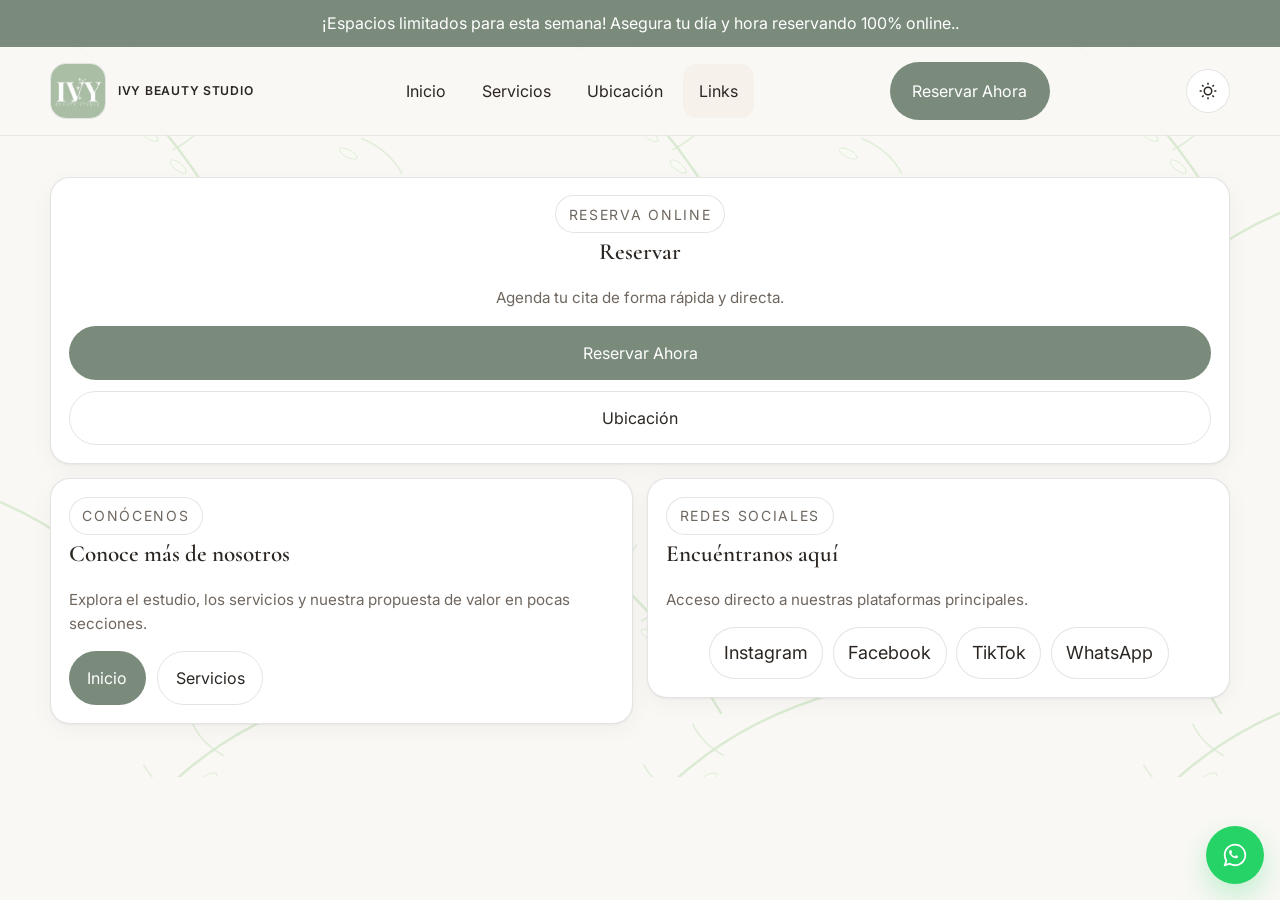
==== links.html @ 99d3a9a3 "Erre" ====
<!DOCTYPE html>
<html lang="es">
<head>
  <meta charset="UTF-8" />
  <meta name="viewport" content="width=device-width, initial-scale=1.0" />
  <title>Links | Ivy Beauty Studio</title>
  <meta name="description" content="Accesos rápidos para reservar, ver ubicación y conocer más de Ivy Beauty Studio." />
  <meta name="theme-color" content="#7A8B7B" />
  <link rel="icon" type="image/png" href="./imglogoPrincipal.png" />
  <link rel="apple-touch-icon" href="./imglogoPrincipal.png" />
  <link rel="preconnect" href="https://fonts.googleapis.com" />
  <link rel="preconnect" href="https://fonts.gstatic.com" crossorigin />
  <link href="https://fonts.googleapis.com/css2?family=Cormorant+Garamond:wght@500;600;700&family=Inter:wght@400;500;600;700&display=swap" rel="stylesheet" />
  <link rel="stylesheet" href="./css/styles.css" />
  <style>
    .links-compact {
      padding: 1.75rem 0 2.5rem;
    }
    .links-compact .page-hero {
      padding: 1rem 0 1.2rem;
    }
    .links-compact .page-hero h1 {
      font-size: clamp(2rem, 1.7rem + 1vw, 2.8rem);
      margin: .65rem 0 .55rem;
    }
    .links-compact .page-hero p {
      max-width: 52ch;
      font-size: .98rem;
    }
    .links-compact .section-tight {
      padding: .8rem 0;
    }
    .links-grid {
      display: grid;
      gap: .9rem;
    }
    .links-grid .social-card,
    .links-grid .cta-panel {
      padding: 1.1rem;
    }
    .links-grid .social-card h3,
    .links-grid .section-title {
      font-size: 1.45rem;
      margin-bottom: .45rem;
    }
    .links-grid .social-card p,
    .links-grid .section-intro {
      font-size: .95rem;
      line-height: 1.55;
    }
    .links-grid .stack-actions {
      margin-top: 1rem;
      gap: .7rem;
    }
    .links-grid .btn {
      min-height: 44px;
      padding: .8rem 1.1rem;
    }
    .links-primary {
      text-align: center;
    }
    .links-primary .btn {
      width: 100%;
      justify-content: center;
      font-size: 1rem;
    }
    .links-social-wrap {
      display: grid;
      gap: .75rem;
    }
    .links-social-wrap .social-links {
      justify-content: center;
      gap: .6rem;
    }
    .links-social-wrap .social-links a {
      padding: .65rem .9rem;
    }
    .links-footer {
      display: none;
    }
    @media (min-width: 860px) {
      .links-grid {
        grid-template-columns: 1fr 1fr;
        align-items: start;
      }
      .links-primary {
        grid-column: 1 / -1;
      }
      .links-about {
        grid-column: 1 / 2;
      }
      .links-social-block {
        grid-column: 2 / 3;
      }
    }
  </style>
</head>
<body>
  <a class="skip-link" href="#contenido">Saltar al contenido</a>

  <div class="site-shell">
    <div class="topbar">¡Espacios limitados para esta semana! Asegura tu día y hora reservando 100% online..</div>

    <header class="site-header">
      <div class="container header-inner">
        <a class="brand brand-shared" href="index.html" aria-label="Ivy Beauty Studio, inicio">
          <span class="brand-mark" aria-hidden="true">
            <img src="./img/logoPrincipal.png" alt="" width="40" height="40" />
          </span>
          <span class="brand-name">Ivy Beauty Studio</span>
        </a>

        <div class="header-mobile-actions">
          <button class="theme-toggle mobile-theme" type="button" data-theme-toggle aria-label="Cambiar modo"></button>
          <button class="nav-toggle" type="button" data-nav-toggle aria-expanded="false" aria-label="Abrir menú">
            <svg width="20" height="20" viewBox="0 0 24 24" fill="none" stroke="currentColor" stroke-width="1.8" aria-hidden="true">
              <path d="M4 7h16M4 12h16M4 17h16" />
            </svg>
          </button>
        </div>

        <div class="header-mobile-cta">
          <a class="btn btn-primary mobile-cta" href="https://ivybeautystudio.setmore.com" target="_blank" rel="noopener noreferrer">Reservar Ahora</a>
        </div>

        <nav class="mobile-nav-panel" aria-label="Principal móvil">
          <ul>
            <li><a href="index.html">Inicio</a></li>
            <li><a href="servicios.html">Servicios</a></li>
            <li><a href="ubicacion.html">Ubicación</a></li>
            <li><a href="links.html" aria-current="page">Links</a></li>
          </ul>
        </nav>

        <div class="desktop-cluster">
          <a class="brand desktop-brand" href="index.html" aria-label="Ivy Beauty Studio, inicio">
            <span class="brand-mark" aria-hidden="true">
              <img src="./img/logoPrincipal.png" alt="" width="40" height="40" />
            </span>
            <span class="brand-name">Ivy Beauty Studio</span>
          </a>

          <nav class="desktop-nav" aria-label="Principal escritorio">
            <ul>
              <li><a href="index.html">Inicio</a></li>
              <li><a href="servicios.html">Servicios</a></li>
              <li><a href="ubicacion.html">Ubicación</a></li>
              <li><a href="links.html" aria-current="page">Links</a></li>
            </ul>
          </nav>

          <a class="btn btn-primary desktop-cta" href="https://ivybeautystudio.setmore.com" target="_blank" rel="noopener noreferrer">Reservar Ahora</a>
          <button class="theme-toggle desktop-theme" type="button" data-theme-toggle aria-label="Cambiar modo"></button>
        </div>
      </div>
    </header>

    <main id="contenido" class="links-compact">
       

      <section class="section-tight">
        <div class="container links-grid">
          <article class="social-card reveal links-primary">
            <span class="eyebrow">Reserva online</span>
            <h3>Reservar</h3>
            <p>Agenda tu cita de forma rápida y directa.</p>
            <div class="stack-actions">
              <a class="btn btn-primary" href="https://ivybeautystudio.setmore.com" target="_blank" rel="noopener noreferrer">Reservar Ahora</a>
              <a class="btn btn-secondary" href="https://www.google.com/maps/search/?api=1&query=XP6V%2BF68%20Gu%C3%A1cima%2C%20Alajuela%2C%20Costa%20Rica">Ubicación</a>
            </div>
          </article>

          <article class="social-card reveal links-about">
            <span class="eyebrow">Conócenos</span>
            <h3>Conoce más de nosotros</h3>
            <p>Explora el estudio, los servicios y nuestra propuesta de valor en pocas secciones.</p>
            <div class="stack-actions">
              <a class="btn btn-primary" href="index.html">Inicio</a>
              <a class="btn btn-secondary" href="servicios.html">Servicios</a>
            </div>
          </article>

          <article class="social-card reveal links-social-block">
            <span class="eyebrow">Redes sociales</span>
            <h3>Encuéntranos aquí</h3>
            <p>Acceso directo a nuestras plataformas principales.</p>
            <div class="links-social-wrap">
              <div class="social-links">
                <a href="https://www.instagram.com/ivybeautystudio.cr" target="_blank" rel="noopener noreferrer">Instagram</a>
                <a href="https://www.facebook.com/" target="_blank" rel="noopener noreferrer">Facebook</a>
                <a href="https://www.tiktok.com/" target="_blank" rel="noopener noreferrer">TikTok</a>
                <a href="https://wa.me/?text=Hola%20Ivy%20Beauty%20Studio,%20quiero%20más%20información." target="_blank" rel="noopener noreferrer">WhatsApp</a>
              </div>
            </div>
          </article>
        </div>
      </section>
    </main>

    <footer class="footer links-footer">
      <div class="container" style="padding-top: 1rem;">
        <small>© 2026 Ivy Beauty Studio. Todos los derechos reservados.</small>
      </div>
    </footer>

    <a class="whatsapp-float" href="https://wa.me/?text=Hola%20Ivy%20Beauty%20Studio,%20quiero%20más%20información." target="_blank" rel="noopener noreferrer" aria-label="Abrir WhatsApp">
      <svg width="28" height="28" viewBox="0 0 32 32" fill="currentColor" aria-hidden="true">
        <path d="M19.11 17.2c-.26-.13-1.5-.74-1.73-.82-.23-.09-.4-.13-.57.13-.17.26-.65.82-.8.99-.15.17-.3.19-.56.06-.26-.13-1.09-.4-2.08-1.28-.77-.68-1.29-1.52-1.44-1.78-.15-.26-.02-.4.11-.53.12-.12.26-.3.39-.45.13-.15.17-.26.26-.43.09-.17.04-.32-.02-.45-.06-.13-.57-1.37-.78-1.88-.21-.5-.42-.43-.57-.44h-.49c-.17 0-.45.06-.68.32-.23.26-.88.86-.88 2.09s.9 2.43 1.02 2.6c.13.17 1.77 2.7 4.29 3.79.6.26 1.07.42 1.43.54.6.19 1.15.16 1.58.1.48-.07 1.5-.61 1.71-1.2.21-.59.21-1.1.15-1.2-.07-.1-.24-.16-.5-.29Z"></path>
        <path d="M16.02 3.2c-7.07 0-12.8 5.71-12.8 12.76 0 2.26.6 4.47 1.73 6.41L3 29l6.83-1.79a12.8 12.8 0 0 0 6.19 1.58h.01c7.06 0 12.79-5.72 12.79-12.77 0-3.41-1.33-6.61-3.75-9.01A12.73 12.73 0 0 0 16.02 3.2Zm0 23.45h-.01a10.67 10.67 0 0 1-5.44-1.49l-.39-.23-4.05 1.06 1.08-3.95-.25-.4a10.58 10.58 0 0 1-1.63-5.68c0-5.9 4.81-10.7 10.72-10.7 2.86 0 5.55 1.11 7.57 3.12a10.64 10.64 0 0 1 3.14 7.58c0 5.91-4.81 10.71-10.74 10.71Z"></path>
      </svg>
    </a>
  </div>

  <script defer src="./js/main.js"></script>
</body>
</html>
---- css/styles.css ----
/* Art direction: editorial beauty studio → arquitectónico, sobrio y cálido
   Palette: warm neutral + sage accent
   Typography: Cormorant Garamond + Inter
   Density: spacious */
:root,
[data-theme="light"] {
  --color-bg:#faf8f5;
  --color-surface:#ffffff;
  --color-surface-2:#f6f1eb;
  --color-surface-3:#efe7de;
  --color-text:#2b2622;
  --color-text-muted:#6f675f;
  --color-text-faint:#9d948b;
  --color-border:rgba(43,38,34,.12);
  --color-divider:rgba(43,38,34,.08);
  --color-primary:#7a8b7b;
  --color-primary-deep:#667666;
  --color-secondary:#e6d5c3;
  --color-inverse:#fdfbf8;
  --shadow-sm:0 1px 2px rgba(34,28,24,.05),0 6px 24px rgba(34,28,24,.04);
  --shadow-md:0 4px 16px rgba(34,28,24,.06),0 20px 44px rgba(34,28,24,.08);
  --radius-sm:.5rem;
  --radius-md:.9rem;
  --radius-lg:1.25rem;
  --radius-xl:1.75rem;
  --space-1:.25rem; --space-2:.5rem; --space-3:.75rem; --space-4:1rem; --space-5:1.25rem; --space-6:1.5rem; --space-8:2rem; --space-10:2.5rem; --space-12:3rem; --space-16:4rem; --space-20:5rem;
  --text-xs:clamp(.75rem,.72rem + .2vw,.875rem);
  --text-sm:clamp(.875rem,.84rem + .2vw,1rem);
  --text-base:clamp(1rem,.97rem + .2vw,1.125rem);
  --text-lg:clamp(1.125rem,1.02rem + .5vw,1.5rem);
  --text-xl:clamp(1.6rem,1.25rem + 1vw,2.25rem);
  --text-2xl:clamp(2.3rem,1.8rem + 2vw,4rem);
  --font-display:'Cormorant Garamond', Georgia, serif;
  --font-body:'Inter', Arial, sans-serif;
  --content:1180px;
}
[data-theme="dark"] {
  --color-bg:#171513;
  --color-surface:#1d1a18;
  --color-surface-2:#24211e;
  --color-surface-3:#2b2723;
  --color-text:#efe7df;
  --color-text-muted:#c0b6ac;
  --color-text-faint:#93897f;
  --color-border:rgba(239,231,223,.12);
  --color-divider:rgba(239,231,223,.08);
  --color-primary:#98aa99;
  --color-primary-deep:#b1c0b2;
  --color-secondary:#5b4f43;
  --color-inverse:#161311;
  --shadow-sm:0 1px 2px rgba(0,0,0,.22),0 8px 24px rgba(0,0,0,.14);
  --shadow-md:0 4px 16px rgba(0,0,0,.28),0 22px 50px rgba(0,0,0,.2);
}
*,:before,:after{box-sizing:border-box}
html{-webkit-text-size-adjust:none;text-size-adjust:none;scroll-behavior:smooth}
body{margin:0;min-height:100dvh;font-family:var(--font-body);font-size:var(--text-base);line-height:1.65;background:var(--color-bg);color:var(--color-text);text-rendering:optimizeLegibility}
a{color:inherit;text-decoration:none}
img,svg,iframe{max-width:100%;display:block}
button,input,textarea,select{font:inherit}
button{cursor:pointer;border:0;background:none}
:focus-visible{outline:2px solid var(--color-primary);outline-offset:3px}
.skip-link{position:absolute;left:var(--space-4);top:-60px;background:var(--color-text);color:var(--color-inverse);padding:.75rem 1rem;border-radius:999px;z-index:1000}.skip-link:focus{top:var(--space-4)}
.site-shell{position:relative;overflow:hidden;isolation:isolate}
.site-shell::before,.site-shell::after{content:"";position:absolute;inset:0;pointer-events:none;z-index:0;background-repeat:repeat;background-size:560px 560px;opacity:.32;filter:saturate(.96) contrast(1.02)}
.site-shell::before{background-image:url("data:image/svg+xml,%3Csvg xmlns='http://www.w3.org/2000/svg' viewBox='0 0 560 560' fill='none'%3E%3Cg stroke='%23B9D8B1' stroke-linecap='round' stroke-linejoin='round'%3E%3Cpath d='M66 475c34-58 83-123 145-174 45-37 99-67 176-88' stroke-width='2.6' opacity='.88'/%3E%3Cpath d='M120 414c-20-10-35-24-47-43' stroke-width='1.7' opacity='.68'/%3E%3Cpath d='M155 382c-18-11-32-28-41-48' stroke-width='1.7' opacity='.7'/%3E%3Cpath d='M202 334c-18-9-32-21-41-37' stroke-width='1.7' opacity='.66'/%3E%3Cpath d='M250 286c-16-9-27-20-34-35' stroke-width='1.7' opacity='.68'/%3E%3Cpath d='M96 447c7-8 16-12 26-12' stroke-width='1.5' opacity='.54'/%3E%3Cpath d='M405 155c20 8 35 21 45 39' stroke-width='1.7' opacity='.68'/%3E%3Cpath d='M357 193c19 10 33 24 41 43' stroke-width='1.7' opacity='.7'/%3E%3Cpath d='M310 232c17 9 29 21 36 36' stroke-width='1.7' opacity='.66'/%3E%3Cellipse cx='114' cy='433' rx='11' ry='4.2' transform='rotate(-38 114 433)' fill='%23E4F0DD' opacity='.76'/%3E%3Cellipse cx='146' cy='398' rx='11' ry='4.2' transform='rotate(-34 146 398)' fill='%23E4F0DD' opacity='.74'/%3E%3Cellipse cx='187' cy='356' rx='11' ry='4.2' transform='rotate(-30 187 356)' fill='%23E4F0DD' opacity='.72'/%3E%3Cellipse cx='233' cy='312' rx='11' ry='4.2' transform='rotate(-28 233 312)' fill='%23E4F0DD' opacity='.72'/%3E%3Cellipse cx='390' cy='172' rx='11' ry='4.2' transform='rotate(28 390 172)' fill='%23E4F0DD' opacity='.74'/%3E%3Cellipse cx='342' cy='211' rx='11' ry='4.2' transform='rotate(32 342 211)' fill='%23E4F0DD' opacity='.72'/%3E%3Cellipse cx='296' cy='249' rx='11' ry='4.2' transform='rotate(36 296 249)' fill='%23E4F0DD' opacity='.72'/%3E%3Cellipse cx='441' cy='142' rx='8' ry='3.4' transform='rotate(18 441 142)' fill='%23D5E8CE' opacity='.62'/%3E%3Cellipse cx='269' cy='283' rx='8' ry='3.4' transform='rotate(-12 269 283)' fill='%23D5E8CE' opacity='.62'/%3E%3C/g%3E%3C/svg%3E");background-position:0 0}
.site-shell::after{background-image:url("data:image/svg+xml,%3Csvg xmlns='http://www.w3.org/2000/svg' viewBox='0 0 560 560' fill='none'%3E%3Cg stroke='%23B9D8B1' stroke-linecap='round' stroke-linejoin='round'%3E%3Cpath d='M494 485c-34-58-83-123-145-174-45-37-99-67-176-88' stroke-width='2.6' opacity='.88'/%3E%3Cpath d='M440 414c20-10 35-24 47-43' stroke-width='1.7' opacity='.68'/%3E%3Cpath d='M405 382c18-11 32-28 41-48' stroke-width='1.7' opacity='.7'/%3E%3Cpath d='M358 334c18-9 32-21 41-37' stroke-width='1.7' opacity='.66'/%3E%3Cpath d='M310 286c16-9 27-20 34-35' stroke-width='1.7' opacity='.68'/%3E%3Cpath d='M464 447c-7-8-16-12-26-12' stroke-width='1.5' opacity='.54'/%3E%3Cpath d='M155 155c-20 8-35 21-45 39' stroke-width='1.7' opacity='.68'/%3E%3Cpath d='M203 193c-19 10-33 24-41 43' stroke-width='1.7' opacity='.7'/%3E%3Cpath d='M250 232c-17 9-29 21-36 36' stroke-width='1.7' opacity='.66'/%3E%3Cellipse cx='446' cy='433' rx='11' ry='4.2' transform='rotate(38 446 433)' fill='%23E4F0DD' opacity='.76'/%3E%3Cellipse cx='414' cy='398' rx='11' ry='4.2' transform='rotate(34 414 398)' fill='%23E4F0DD' opacity='.74'/%3E%3Cellipse cx='373' cy='356' rx='11' ry='4.2' transform='rotate(30 373 356)' fill='%23E4F0DD' opacity='.72'/%3E%3Cellipse cx='327' cy='312' rx='11' ry='4.2' transform='rotate(28 327 312)' fill='%23E4F0DD' opacity='.72'/%3E%3Cellipse cx='170' cy='172' rx='11' ry='4.2' transform='rotate(-28 170 172)' fill='%23E4F0DD' opacity='.74'/%3E%3Cellipse cx='218' cy='211' rx='11' ry='4.2' transform='rotate(-32 218 211)' fill='%23E4F0DD' opacity='.72'/%3E%3Cellipse cx='264' cy='249' rx='11' ry='4.2' transform='rotate(-36 264 249)' fill='%23E4F0DD' opacity='.72'/%3E%3Cellipse cx='119' cy='142' rx='8' ry='3.4' transform='rotate(-18 119 142)' fill='%23D5E8CE' opacity='.62'/%3E%3Cellipse cx='291' cy='283' rx='8' ry='3.4' transform='rotate(12 291 283)' fill='%23D5E8CE' opacity='.62'/%3E%3C/g%3E%3C/svg%3E");background-position:280px 280px}
.site-shell::before,[data-theme="light"] .site-shell::after,[data-theme="light"] .site-shell::before{opacity:.38;filter:saturate(1.12) brightness(1.05) contrast(1.03)}

[data-theme="light"] .site-shell::before,[data-theme="light"] .site-shell::after{background-size:500px 500px}

[data-theme="light"] .site-shell::before{background-image:url("data:image/svg+xml,%3Csvg xmlns='http://www.w3.org/2000/svg' viewBox='0 0 560 560' fill='none'%3E%3Cg stroke='%239CC792' stroke-linecap='round' stroke-linejoin='round'%3E%3Cpath d='M66 475c34-58 83-123 145-174 45-37 99-67 176-88' stroke-width='2.8' opacity='.92'/%3E%3Cpath d='M120 414c-20-10-35-24-47-43' stroke-width='1.8' opacity='.76'/%3E%3Cpath d='M155 382c-18-11-32-28-41-48' stroke-width='1.8' opacity='.78'/%3E%3Cpath d='M202 334c-18-9-32-21-41-37' stroke-width='1.8' opacity='.72'/%3E%3Cpath d='M250 286c-16-9-27-20-34-35' stroke-width='1.8' opacity='.74'/%3E%3Cpath d='M405 155c20 8 35 21 45 39' stroke-width='1.8' opacity='.74'/%3E%3Cellipse cx='114' cy='433' rx='11' ry='4.2' transform='rotate(-38 114 433)' fill='%23EAF5E3' opacity='.88'/%3E%3Cellipse cx='146' cy='398' rx='11' ry='4.2' transform='rotate(-34 146 398)' fill='%23EAF5E3' opacity='.86'/%3E%3Cellipse cx='187' cy='356' rx='11' ry='4.2' transform='rotate(-30 187 356)' fill='%23EAF5E3' opacity='.84'/%3E%3Cellipse cx='233' cy='312' rx='11' ry='4.2' transform='rotate(-28 233 312)' fill='%23EAF5E3' opacity='.84'/%3E%3Cellipse cx='390' cy='172' rx='11' ry='4.2' transform='rotate(28 390 172)' fill='%23EAF5E3' opacity='.86'/%3E%3C/g%3E%3C/svg%3E");background-position:0 0}

[data-theme="light"] .site-shell::after{background-image:url("data:image/svg+xml,%3Csvg xmlns='http://www.w3.org/2000/svg' viewBox='0 0 560 560' fill='none'%3E%3Cg stroke='%239CC792' stroke-linecap='round' stroke-linejoin='round'%3E%3Cpath d='M494 485c-34-58-83-123-145-174-45-37-99-67-176-88' stroke-width='2.8' opacity='.92'/%3E%3Cpath d='M440 414c20-10 35-24 47-43' stroke-width='1.8' opacity='.76'/%3E%3Cpath d='M405 382c18-11 32-28 41-48' stroke-width='1.8' opacity='.78'/%3E%3Cpath d='M358 334c18-9 32-21 41-37' stroke-width='1.8' opacity='.72'/%3E%3Cpath d='M310 286c16-9 27-20 34-35' stroke-width='1.8' opacity='.74'/%3E%3Cpath d='M155 155c-20 8-35 21-45 39' stroke-width='1.8' opacity='.74'/%3E%3Cellipse cx='446' cy='433' rx='11' ry='4.2' transform='rotate(38 446 433)' fill='%23EAF5E3' opacity='.88'/%3E%3Cellipse cx='414' cy='398' rx='11' ry='4.2' transform='rotate(34 414 398)' fill='%23EAF5E3' opacity='.86'/%3E%3Cellipse cx='373' cy='356' rx='11' ry='4.2' transform='rotate(30 373 356)' fill='%23EAF5E3' opacity='.84'/%3E%3Cellipse cx='327' cy='312' rx='11' ry='4.2' transform='rotate(28 327 312)' fill='%23EAF5E3' opacity='.84'/%3E%3Cellipse cx='170' cy='172' rx='11' ry='4.2' transform='rotate(-28 170 172)' fill='%23EAF5E3' opacity='.86'/%3E%3C/g%3E%3C/svg%3E");background-position:280px 280px}
.site-shell > *{position:relative;z-index:1}
.topbar{background:var(--color-primary);color:#fff;padding:.65rem 1rem;font-size:var(--text-sm);text-align:center}
.container{width:min(calc(100% - 2rem),var(--content));margin-inline:auto}
.site-header{position:sticky;top:0;z-index:100;background:color-mix(in srgb, var(--color-bg) 84%, transparent);backdrop-filter:blur(18px);border-bottom:1px solid var(--color-divider)}
.header-inner{position:relative;display:grid;gap:.7rem;padding:.9rem 0 1rem}
.header-mobile-top{display:grid;grid-template-columns:minmax(0,1fr) auto;align-items:center;gap:.75rem}
.brand{display:flex;align-items:center;gap:.75rem;min-width:0;font-weight:600;letter-spacing:.06em;text-transform:uppercase;font-size:.76rem;line-height:1.15}
.brand-name{display:block;min-width:0;white-space:normal;word-break:break-word}
.brand-mark{width:56px;height:56px;padding:0;border:1px solid var(--color-border);border-radius:1rem;background:var(--color-surface);flex-shrink:0;overflow:hidden}
.brand-mark img,.brand-mark svg{width:100%;height:100%;display:block;object-fit:cover}
.nav-toggle,.theme-toggle{width:44px;height:44px;border-radius:50%;border:1px solid var(--color-border);background:var(--color-surface);display:grid;place-items:center;color:var(--color-text);flex-shrink:0}
.header-mobile-cta{display:flex;justify-content:center}
.mobile-cta{width:min(100%,260px)}
.desktop-cluster{display:none}
.mobile-nav-panel{position:absolute;top:calc(100% + .45rem);left:0;right:0;background:var(--color-surface);border:1px solid var(--color-border);border-radius:var(--radius-lg);box-shadow:var(--shadow-md);padding:var(--space-4);display:none}
.mobile-nav-panel.open{display:block}
.mobile-nav-panel ul,.desktop-nav ul{list-style:none;margin:0;padding:0}
.mobile-nav-panel ul{display:grid;gap:.35rem}
.mobile-nav-panel a,.desktop-nav a{display:block;padding:.85rem 1rem;border-radius:.8rem;font-size:var(--text-sm)}
.mobile-nav-panel a:hover,.mobile-nav-panel a[aria-current="page"],.desktop-nav a:hover,.desktop-nav a[aria-current="page"]{background:var(--color-surface-2)}
.section{padding:clamp(4rem,8vw,7rem) 0}.section-tight{padding:clamp(3rem,6vw,5rem) 0}
.eyebrow{display:inline-block;padding:.4rem .8rem;border:1px solid var(--color-border);border-radius:999px;font-size:var(--text-xs);letter-spacing:.12em;text-transform:uppercase;color:var(--color-text-muted);background:var(--color-surface)}
.hero{padding:clamp(4.5rem,10vw,8rem) 0 clamp(4rem,8vw,7rem)}
.hero-grid{display:grid;gap:var(--space-8);align-items:end}
.hero-copy h1,.page-hero h1{font-family:var(--font-display);font-size:var(--text-2xl);line-height:.95;font-weight:600;letter-spacing:-.03em;margin:.9rem 0 1rem}
.lead{font-size:clamp(1.02rem,.98rem + .25vw,1.18rem);max-width:62ch;color:var(--color-text-muted)}
.hero-actions,.stack-actions{display:flex;flex-wrap:wrap;gap:1rem;margin-top:1.8rem}
.btn{display:inline-flex;align-items:center;justify-content:center;min-height:48px;padding:.95rem 1.35rem;border-radius:999px;font-size:var(--text-sm);border:1px solid transparent}
.btn-primary{background:var(--color-primary);color:#fff}.btn-primary:hover{background:var(--color-primary-deep);transform:translateY(-1px)}
.btn-secondary{background:transparent;border-color:var(--color-border)}.btn-secondary:hover{background:var(--color-surface)}
.hero-visual,.editorial-panel,.service-card,.detail-card,.gallery-card,.map-card,.schedule-card,.social-card,.cta-panel{background:var(--color-surface);border:1px solid var(--color-border);box-shadow:var(--shadow-sm)}
.hero-visual{border-radius:var(--radius-xl);padding:var(--space-4);min-height:420px;position:relative;overflow:hidden}
.hero-art{height:100%;border-radius:calc(var(--radius-xl) - .5rem);background:linear-gradient(180deg, color-mix(in srgb, var(--color-secondary) 65%, #fff 35%), var(--color-surface-2));display:grid;place-items:center;padding:var(--space-8)}
.hero-art-grid{display:grid;grid-template-columns:1.15fr .85fr;gap:1rem;width:100%;height:100%}
.hero-art-main,.hero-art-side{border-radius:1.35rem;background:rgba(255,255,255,.42);border:1px solid rgba(255,255,255,.45);position:relative;overflow:hidden}
.hero-art-main:before,.hero-art-side:before,.gallery-placeholder:before{content:"";position:absolute;inset:0;background:linear-gradient(135deg, rgba(255,255,255,.55), transparent 60%)}
.hero-art-main:after{content:"Ivy Beauty Studio";position:absolute;left:1.25rem;bottom:1.25rem;font-family:var(--font-display);font-size:1.6rem;color:rgba(43,38,34,.75)}
.hero-art-side{display:grid;grid-template-rows:1fr 1fr;gap:1rem;background:transparent;border:none}.hero-art-side span,.gallery-placeholder span{display:block;border-radius:1.2rem;background:rgba(255,255,255,.34);border:1px solid rgba(255,255,255,.42)}
.grid-2,.grid-3{display:grid;gap:1.25rem}.editorial-panel{border-radius:var(--radius-xl);padding:clamp(1.5rem,3vw,2.5rem)}
.section-title{font-family:var(--font-display);font-size:var(--text-xl);margin-bottom:.9rem;font-weight:600;letter-spacing:-.02em}
.section-intro{color:var(--color-text-muted);max-width:64ch;margin-bottom:2rem}
.service-card,.detail-card,.gallery-card,.map-card,.schedule-card,.social-card{border-radius:var(--radius-lg);padding:1.5rem}
.service-card h3,.detail-card h3,.gallery-card h3,.social-card h3{font-family:var(--font-display);font-size:1.7rem;font-weight:600;margin:0 0 .75rem}
.service-meta{display:flex;flex-wrap:wrap;gap:.6rem;margin:1rem 0 1.2rem}
.meta-chip{padding:.45rem .75rem;border-radius:999px;background:var(--color-surface-2);border:1px solid var(--color-border);font-size:var(--text-xs);color:var(--color-text-muted)}
.detail-card p,.service-card p,.gallery-card p,.social-card p,.schedule-card p,.map-card p{color:var(--color-text-muted)}
.gallery-grid{display:grid;gap:1rem}.gallery-placeholder{aspect-ratio:4/5;border-radius:1.2rem;background:linear-gradient(145deg, var(--color-surface-2), var(--color-surface-3));border:1px solid var(--color-border);position:relative;overflow:hidden;display:grid;place-items:center}
.gallery-placeholder em{font-style:normal;font-size:var(--text-sm);letter-spacing:.12em;text-transform:uppercase;color:var(--color-text-faint)}
.map-embed{border:0;width:100%;height:100%;min-height:360px;border-radius:1.2rem;filter:grayscale(.08) saturate(.88) contrast(1.02)}
.schedule-list{display:grid;gap:.8rem;margin-top:1.25rem}.schedule-item{display:flex;justify-content:space-between;gap:1rem;padding:.9rem 0;border-bottom:1px solid var(--color-divider)}.schedule-item:last-child{border-bottom:0;padding-bottom:0}.schedule-item span:last-child{color:var(--color-text-muted);text-align:right}
.cta-panel{border-radius:var(--radius-xl);padding:clamp(1.75rem,3vw,2.75rem);display:grid;gap:1rem}
.footer{padding:2.5rem 0;border-top:1px solid var(--color-divider)}.footer-grid{display:grid;gap:1.5rem}.footer small,.footer p,.footer a{color:var(--color-text-muted)}
.social-links{display:flex;flex-wrap:wrap;gap:.85rem}.social-links a{padding:.75rem 1rem;border:1px solid var(--color-border);border-radius:999px;background:var(--color-surface)}
.whatsapp-float{position:fixed;right:1rem;bottom:1rem;width:58px;height:58px;border-radius:50%;display:grid;place-items:center;background:#25D366;color:#fff;box-shadow:0 12px 30px rgba(37,211,102,.28);z-index:95}
.reveal{opacity:0;transform:translateY(18px);transition:opacity .7s ease,transform .7s ease}.reveal.is-visible{opacity:1;transform:none}
.page-hero{padding:4.5rem 0 2.5rem}.page-hero p{max-width:64ch;color:var(--color-text-muted)}
.note-strip{padding:1rem 1.1rem;border-left:2px solid var(--color-primary);background:var(--color-surface-2);border-radius:.75rem}
@media (min-width: 860px){
  .header-inner{display:flex;align-items:center;justify-content:space-between;gap:var(--space-4);padding:.9rem 0;min-height:74px}
  .header-mobile-top,.header-mobile-cta,.header-mobile-theme,.mobile-nav-panel{display:none !important}
  .desktop-cluster{display:flex;align-items:center;justify-content:flex-end;gap:.85rem;flex:1}
  .desktop-nav{display:block}
  .desktop-nav ul{display:flex;align-items:center;gap:.25rem}
  .desktop-cta{display:inline-flex}
  .desktop-theme{display:grid}
  .hero-grid,.grid-2{grid-template-columns:1.1fr .9fr}
  .grid-3{grid-template-columns:repeat(3,1fr)}
  .gallery-grid{grid-template-columns:repeat(4,1fr)}
  .footer-grid{grid-template-columns:1.4fr .8fr .8fr;align-items:start}
}
@media (max-width: 430px){
  .brand{font-size:.7rem;letter-spacing:.05em}
  .brand-mark{width:46px;height:46px;padding:0}
  .mobile-cta{width:100%}
  .hero-art-grid{grid-template-columns:1fr}
  .hero-art-side{grid-template-columns:1fr 1fr;grid-template-rows:auto}
}
@media (prefers-reduced-motion: reduce){.reveal{opacity:1;transform:none;transition:none}}

[data-theme="dark"] .site-shell::before,[data-theme="dark"] .site-shell::after{opacity:.08;filter:saturate(.68) contrast(.9)}


.brand-shared{display:flex;align-items:center;gap:.85rem;min-width:0}
.header-mobile-actions{display:flex;align-items:center;gap:.75rem}
.mobile-theme,.nav-toggle{flex:0 0 auto}
.desktop-cluster{display:none}
@media (max-width: 767px){
  .header-inner{display:grid;grid-template-columns:minmax(0,1fr) auto;grid-template-areas:"brand actions" "cta cta" "nav nav";align-items:center;gap:var(--space-4)}
  .brand-shared{grid-area:brand}
  .header-mobile-actions{grid-area:actions;justify-self:end}
  .header-mobile-cta{grid-area:cta}
  .mobile-nav-panel{grid-area:nav}
  .desktop-brand,.desktop-nav,.desktop-theme,.desktop-cta{display:none!important}
  .header-mobile-cta{display:block}
  .header-mobile-cta .mobile-cta{width:100%;justify-content:center}
  .mobile-nav-panel{display:none;margin-top:0}
  .mobile-nav-panel.is-open{display:block}
}
@media (min-width: 768px){
  .brand-shared,.header-mobile-actions,.header-mobile-cta,.mobile-nav-panel{display:none!important}
  .desktop-cluster{display:flex;align-items:center;justify-content:space-between;gap:var(--space-6);width:100%}
}
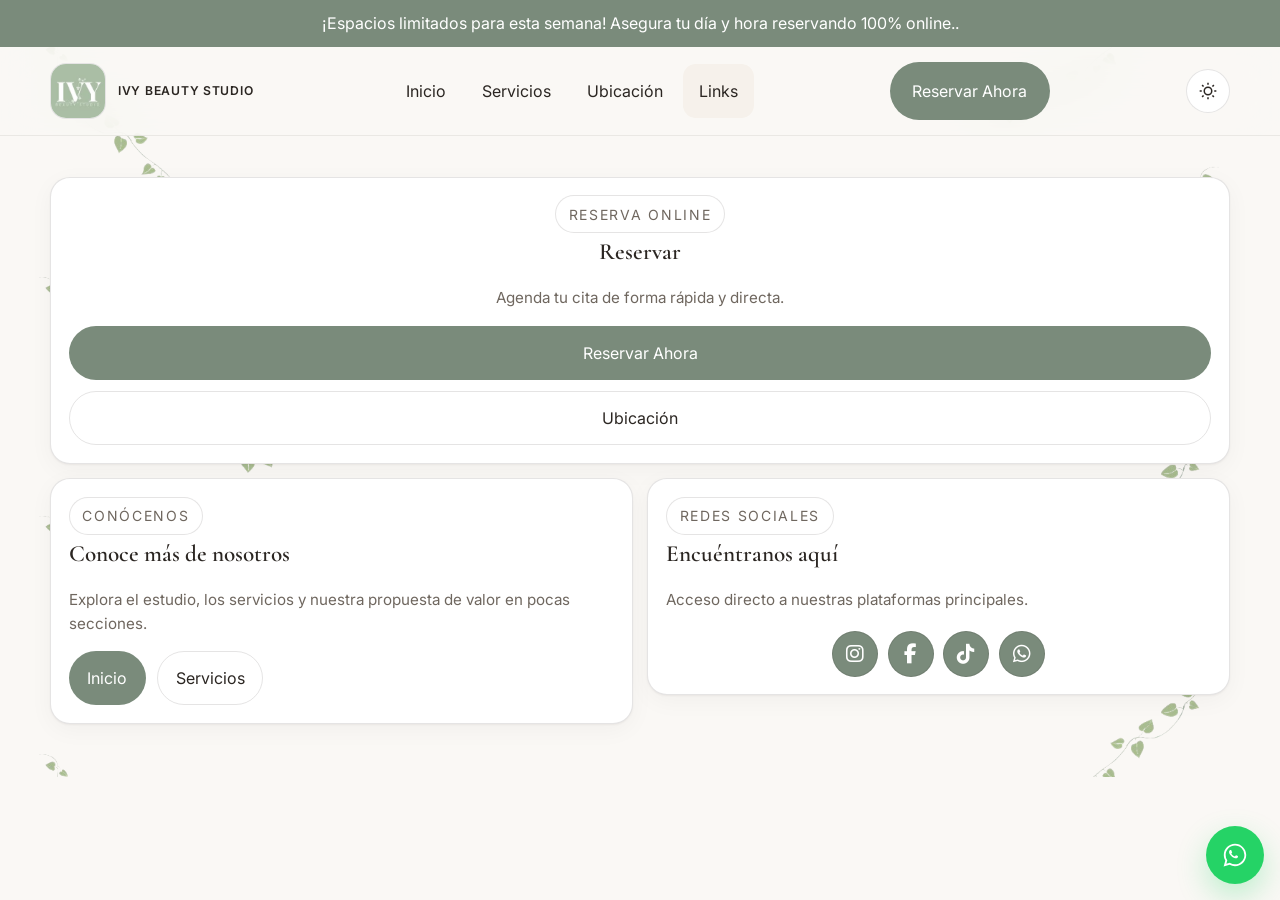
==== commit 9d6723a7: "Redes sociales" ====
--- a/links.html
+++ b/links.html
@@ -8,8 +8,10 @@
   <meta name="theme-color" content="#7A8B7B" />
   <link rel="icon" type="image/png" href="./imglogoPrincipal.png" />
   <link rel="apple-touch-icon" href="./imglogoPrincipal.png" />
+  <link rel="stylesheet" href="https://cloudflare.com">
   <link rel="preconnect" href="https://fonts.googleapis.com" />
   <link rel="preconnect" href="https://fonts.gstatic.com" crossorigin />
+  <link rel="stylesheet" href="https://cdnjs.cloudflare.com/ajax/libs/font-awesome/6.4.0/css/all.min.css">
   <link href="https://fonts.googleapis.com/css2?family=Cormorant+Garamond:wght@500;600;700&family=Inter:wght@400;500;600;700&display=swap" rel="stylesheet" />
   <link rel="stylesheet" href="./css/styles.css" />
   <style>
@@ -180,19 +182,27 @@
             </div>
           </article>
 
-          <article class="social-card reveal links-social-block">
-            <span class="eyebrow">Redes sociales</span>
-            <h3>Encuéntranos aquí</h3>
-            <p>Acceso directo a nuestras plataformas principales.</p>
-            <div class="links-social-wrap">
-              <div class="social-links">
-                <a href="https://www.instagram.com/ivybeautystudio.cr" target="_blank" rel="noopener noreferrer">Instagram</a>
-                <a href="https://www.facebook.com/" target="_blank" rel="noopener noreferrer">Facebook</a>
-                <a href="https://www.tiktok.com/" target="_blank" rel="noopener noreferrer">TikTok</a>
-                <a href="https://wa.me/?text=Hola%20Ivy%20Beauty%20Studio,%20quiero%20más%20información." target="_blank" rel="noopener noreferrer">WhatsApp</a>
-              </div>
-            </div>
-          </article>
+         <article class="social-card reveal links-social-block">
+  <span class="eyebrow">Redes sociales</span>
+  <h3>Encuéntranos aquí</h3>
+  <p>Acceso directo a nuestras plataformas principales.</p>
+  <div class="links-social-wrap">
+    <div class="social-links">
+      <a href="https://www.instagram.com/ivybeautystudio.cr" target="_blank" rel="noopener noreferrer" aria-label="Instagram">
+        <i class="fa-brands fa-instagram"></i>
+      </a>
+      <a href="https://www.facebook.com/" target="_blank" rel="noopener noreferrer" aria-label="Facebook">
+        <i class="fa-brands fa-facebook-f"></i>
+      </a>
+      <a href="https://www.tiktok.com/" target="_blank" rel="noopener noreferrer" aria-label="TikTok">
+        <i class="fa-brands fa-tiktok"></i>
+      </a>
+      <a href="https://wa.me/?text=Hola%20Ivy%20Beauty%20Studio,%20quiero%20más%20información." target="_blank" rel="noopener noreferrer" aria-label="WhatsApp">
+        <i class="fa-brands fa-whatsapp"></i>
+      </a>
+    </div>
+  </div>
+</article>
         </div>
       </section>
     </main>
--- a/css/styles.css
+++ b/css/styles.css
@@ -53,7 +53,7 @@
 }
 *,:before,:after{box-sizing:border-box}
 html{-webkit-text-size-adjust:none;text-size-adjust:none;scroll-behavior:smooth}
-body{margin:0;min-height:100dvh;font-family:var(--font-body);font-size:var(--text-base);line-height:1.65;background:var(--color-bg);color:var(--color-text);text-rendering:optimizeLegibility}
+body{margin:0;min-height:100dvh;font-family:var(--font-body);font-size:var(--text-base);line-height:1.65;background:var(--color-bg);color:var(--color-text);text-rendering:optimizeLegibility;color:var(--color-text);text-rendering:optimizeLegibility}
 a{color:inherit;text-decoration:none}
 img,svg,iframe{max-width:100%;display:block}
 button,input,textarea,select{font:inherit}
@@ -61,16 +61,14 @@
 :focus-visible{outline:2px solid var(--color-primary);outline-offset:3px}
 .skip-link{position:absolute;left:var(--space-4);top:-60px;background:var(--color-text);color:var(--color-inverse);padding:.75rem 1rem;border-radius:999px;z-index:1000}.skip-link:focus{top:var(--space-4)}
 .site-shell{position:relative;overflow:hidden;isolation:isolate}
-.site-shell::before,.site-shell::after{content:"";position:absolute;inset:0;pointer-events:none;z-index:0;background-repeat:repeat;background-size:560px 560px;opacity:.32;filter:saturate(.96) contrast(1.02)}
-.site-shell::before{background-image:url("data:image/svg+xml,%3Csvg xmlns='http://www.w3.org/2000/svg' viewBox='0 0 560 560' fill='none'%3E%3Cg stroke='%23B9D8B1' stroke-linecap='round' stroke-linejoin='round'%3E%3Cpath d='M66 475c34-58 83-123 145-174 45-37 99-67 176-88' stroke-width='2.6' opacity='.88'/%3E%3Cpath d='M120 414c-20-10-35-24-47-43' stroke-width='1.7' opacity='.68'/%3E%3Cpath d='M155 382c-18-11-32-28-41-48' stroke-width='1.7' opacity='.7'/%3E%3Cpath d='M202 334c-18-9-32-21-41-37' stroke-width='1.7' opacity='.66'/%3E%3Cpath d='M250 286c-16-9-27-20-34-35' stroke-width='1.7' opacity='.68'/%3E%3Cpath d='M96 447c7-8 16-12 26-12' stroke-width='1.5' opacity='.54'/%3E%3Cpath d='M405 155c20 8 35 21 45 39' stroke-width='1.7' opacity='.68'/%3E%3Cpath d='M357 193c19 10 33 24 41 43' stroke-width='1.7' opacity='.7'/%3E%3Cpath d='M310 232c17 9 29 21 36 36' stroke-width='1.7' opacity='.66'/%3E%3Cellipse cx='114' cy='433' rx='11' ry='4.2' transform='rotate(-38 114 433)' fill='%23E4F0DD' opacity='.76'/%3E%3Cellipse cx='146' cy='398' rx='11' ry='4.2' transform='rotate(-34 146 398)' fill='%23E4F0DD' opacity='.74'/%3E%3Cellipse cx='187' cy='356' rx='11' ry='4.2' transform='rotate(-30 187 356)' fill='%23E4F0DD' opacity='.72'/%3E%3Cellipse cx='233' cy='312' rx='11' ry='4.2' transform='rotate(-28 233 312)' fill='%23E4F0DD' opacity='.72'/%3E%3Cellipse cx='390' cy='172' rx='11' ry='4.2' transform='rotate(28 390 172)' fill='%23E4F0DD' opacity='.74'/%3E%3Cellipse cx='342' cy='211' rx='11' ry='4.2' transform='rotate(32 342 211)' fill='%23E4F0DD' opacity='.72'/%3E%3Cellipse cx='296' cy='249' rx='11' ry='4.2' transform='rotate(36 296 249)' fill='%23E4F0DD' opacity='.72'/%3E%3Cellipse cx='441' cy='142' rx='8' ry='3.4' transform='rotate(18 441 142)' fill='%23D5E8CE' opacity='.62'/%3E%3Cellipse cx='269' cy='283' rx='8' ry='3.4' transform='rotate(-12 269 283)' fill='%23D5E8CE' opacity='.62'/%3E%3C/g%3E%3C/svg%3E");background-position:0 0}
-.site-shell::after{background-image:url("data:image/svg+xml,%3Csvg xmlns='http://www.w3.org/2000/svg' viewBox='0 0 560 560' fill='none'%3E%3Cg stroke='%23B9D8B1' stroke-linecap='round' stroke-linejoin='round'%3E%3Cpath d='M494 485c-34-58-83-123-145-174-45-37-99-67-176-88' stroke-width='2.6' opacity='.88'/%3E%3Cpath d='M440 414c20-10 35-24 47-43' stroke-width='1.7' opacity='.68'/%3E%3Cpath d='M405 382c18-11 32-28 41-48' stroke-width='1.7' opacity='.7'/%3E%3Cpath d='M358 334c18-9 32-21 41-37' stroke-width='1.7' opacity='.66'/%3E%3Cpath d='M310 286c16-9 27-20 34-35' stroke-width='1.7' opacity='.68'/%3E%3Cpath d='M464 447c-7-8-16-12-26-12' stroke-width='1.5' opacity='.54'/%3E%3Cpath d='M155 155c-20 8-35 21-45 39' stroke-width='1.7' opacity='.68'/%3E%3Cpath d='M203 193c-19 10-33 24-41 43' stroke-width='1.7' opacity='.7'/%3E%3Cpath d='M250 232c-17 9-29 21-36 36' stroke-width='1.7' opacity='.66'/%3E%3Cellipse cx='446' cy='433' rx='11' ry='4.2' transform='rotate(38 446 433)' fill='%23E4F0DD' opacity='.76'/%3E%3Cellipse cx='414' cy='398' rx='11' ry='4.2' transform='rotate(34 414 398)' fill='%23E4F0DD' opacity='.74'/%3E%3Cellipse cx='373' cy='356' rx='11' ry='4.2' transform='rotate(30 373 356)' fill='%23E4F0DD' opacity='.72'/%3E%3Cellipse cx='327' cy='312' rx='11' ry='4.2' transform='rotate(28 327 312)' fill='%23E4F0DD' opacity='.72'/%3E%3Cellipse cx='170' cy='172' rx='11' ry='4.2' transform='rotate(-28 170 172)' fill='%23E4F0DD' opacity='.74'/%3E%3Cellipse cx='218' cy='211' rx='11' ry='4.2' transform='rotate(-32 218 211)' fill='%23E4F0DD' opacity='.72'/%3E%3Cellipse cx='264' cy='249' rx='11' ry='4.2' transform='rotate(-36 264 249)' fill='%23E4F0DD' opacity='.72'/%3E%3Cellipse cx='119' cy='142' rx='8' ry='3.4' transform='rotate(-18 119 142)' fill='%23D5E8CE' opacity='.62'/%3E%3Cellipse cx='291' cy='283' rx='8' ry='3.4' transform='rotate(12 291 283)' fill='%23D5E8CE' opacity='.62'/%3E%3C/g%3E%3C/svg%3E");background-position:280px 280px}
-.site-shell::before,[data-theme="light"] .site-shell::after,[data-theme="light"] .site-shell::before{opacity:.38;filter:saturate(1.12) brightness(1.05) contrast(1.03)}
-
-[data-theme="light"] .site-shell::before,[data-theme="light"] .site-shell::after{background-size:500px 500px}
-
-[data-theme="light"] .site-shell::before{background-image:url("data:image/svg+xml,%3Csvg xmlns='http://www.w3.org/2000/svg' viewBox='0 0 560 560' fill='none'%3E%3Cg stroke='%239CC792' stroke-linecap='round' stroke-linejoin='round'%3E%3Cpath d='M66 475c34-58 83-123 145-174 45-37 99-67 176-88' stroke-width='2.8' opacity='.92'/%3E%3Cpath d='M120 414c-20-10-35-24-47-43' stroke-width='1.8' opacity='.76'/%3E%3Cpath d='M155 382c-18-11-32-28-41-48' stroke-width='1.8' opacity='.78'/%3E%3Cpath d='M202 334c-18-9-32-21-41-37' stroke-width='1.8' opacity='.72'/%3E%3Cpath d='M250 286c-16-9-27-20-34-35' stroke-width='1.8' opacity='.74'/%3E%3Cpath d='M405 155c20 8 35 21 45 39' stroke-width='1.8' opacity='.74'/%3E%3Cellipse cx='114' cy='433' rx='11' ry='4.2' transform='rotate(-38 114 433)' fill='%23EAF5E3' opacity='.88'/%3E%3Cellipse cx='146' cy='398' rx='11' ry='4.2' transform='rotate(-34 146 398)' fill='%23EAF5E3' opacity='.86'/%3E%3Cellipse cx='187' cy='356' rx='11' ry='4.2' transform='rotate(-30 187 356)' fill='%23EAF5E3' opacity='.84'/%3E%3Cellipse cx='233' cy='312' rx='11' ry='4.2' transform='rotate(-28 233 312)' fill='%23EAF5E3' opacity='.84'/%3E%3Cellipse cx='390' cy='172' rx='11' ry='4.2' transform='rotate(28 390 172)' fill='%23EAF5E3' opacity='.86'/%3E%3C/g%3E%3C/svg%3E");background-position:0 0}
-
-[data-theme="light"] .site-shell::after{background-image:url("data:image/svg+xml,%3Csvg xmlns='http://www.w3.org/2000/svg' viewBox='0 0 560 560' fill='none'%3E%3Cg stroke='%239CC792' stroke-linecap='round' stroke-linejoin='round'%3E%3Cpath d='M494 485c-34-58-83-123-145-174-45-37-99-67-176-88' stroke-width='2.8' opacity='.92'/%3E%3Cpath d='M440 414c20-10 35-24 47-43' stroke-width='1.8' opacity='.76'/%3E%3Cpath d='M405 382c18-11 32-28 41-48' stroke-width='1.8' opacity='.78'/%3E%3Cpath d='M358 334c18-9 32-21 41-37' stroke-width='1.8' opacity='.72'/%3E%3Cpath d='M310 286c16-9 27-20 34-35' stroke-width='1.8' opacity='.74'/%3E%3Cpath d='M155 155c-20 8-35 21-45 39' stroke-width='1.8' opacity='.74'/%3E%3Cellipse cx='446' cy='433' rx='11' ry='4.2' transform='rotate(38 446 433)' fill='%23EAF5E3' opacity='.88'/%3E%3Cellipse cx='414' cy='398' rx='11' ry='4.2' transform='rotate(34 414 398)' fill='%23EAF5E3' opacity='.86'/%3E%3Cellipse cx='373' cy='356' rx='11' ry='4.2' transform='rotate(30 373 356)' fill='%23EAF5E3' opacity='.84'/%3E%3Cellipse cx='327' cy='312' rx='11' ry='4.2' transform='rotate(28 327 312)' fill='%23EAF5E3' opacity='.84'/%3E%3Cellipse cx='170' cy='172' rx='11' ry='4.2' transform='rotate(-28 170 172)' fill='%23EAF5E3' opacity='.86'/%3E%3C/g%3E%3C/svg%3E");background-position:280px 280px}
+.site-shell::before,.site-shell::after{content:"";position:absolute;top:0;bottom:0;width:340px;pointer-events:none;z-index:0;background-image:url("../img/image.png");background-repeat:space repeat;background-size:250px auto;opacity:.62;filter:saturate(1.03) contrast(1.01)}
+.site-shell::before{left:0;background-position:left 34px top 18px}
+.site-shell::after{right:0;background-position:right 34px top 146px;transform:scaleX(-1);transform-origin:center}
+[data-theme="dark"] .site-shell::before,[data-theme="dark"] .site-shell::after{opacity:.52;filter:saturate(.92) contrast(.98)}
+[data-theme="light"] .site-shell::before,[data-theme="light"] .site-shell::after{opacity:.68;filter:saturate(1.05) brightness(1.01) contrast(1.02)}
+@media (max-width: 1024px){.site-shell::before,.site-shell::after{width:250px;background-size:180px auto;opacity:.58}[data-theme="light"] .site-shell::before,[data-theme="light"] .site-shell::after{opacity:.62}}
+@media (max-width: 720px){.site-shell::before,.site-shell::after{width:180px;background-size:132px auto;opacity:.5;background-repeat:repeat-y}.site-shell::before{background-position:left 12px top 44px}.site-shell::after{display:block;background-position:right 12px top 118px}[data-theme="light"] .site-shell::before,[data-theme="light"] .site-shell::after{opacity:.54}}
+@media (max-width: 560px){.site-shell::before,.site-shell::after{width:146px;background-size:104px auto;opacity:.46;background-repeat:repeat-y}.site-shell::before{background-position:left 10px top 68px}.site-shell::after{display:block;background-position:right 10px top 126px}[data-theme="light"] .site-shell::before,[data-theme="light"] .site-shell::after{opacity:.48}}
 .site-shell > *{position:relative;z-index:1}
 .topbar{background:var(--color-primary);color:#fff;padding:.65rem 1rem;font-size:var(--text-sm);text-align:center}
 .container{width:min(calc(100% - 2rem),var(--content));margin-inline:auto}
@@ -173,3 +171,34 @@
   .brand-shared,.header-mobile-actions,.header-mobile-cta,.mobile-nav-panel{display:none!important}
   .desktop-cluster{display:flex;align-items:center;justify-content:space-between;gap:var(--space-6);width:100%}
 }
+
+.links-social-wrap {
+  margin-top: 1.2rem;
+}
+
+.links-social-wrap .social-links {
+  display: flex;
+  flex-wrap: wrap;
+  justify-content: center;
+  gap: 0.8rem;
+}
+
+.links-social-wrap .social-links a {
+  display: flex;
+  align-items: center;
+  justify-content: center;
+  width: 46px;
+  height: 46px;
+  border-radius: 50%;
+  background-color: #7A8B7B; /* Verde corporativo de Ivy Beauty */
+  color: #ffffff;
+  font-size: 1.25rem;
+  text-decoration: none;
+  transition: transform 0.25s ease, background-color 0.25s ease;
+}
+
+/* Efecto al pasar el cursor */
+.links-social-wrap .social-links a:hover {
+  transform: translateY(-3px);
+  background-color: #5F6E60; /* Un tono de verde más oscuro */
+}
